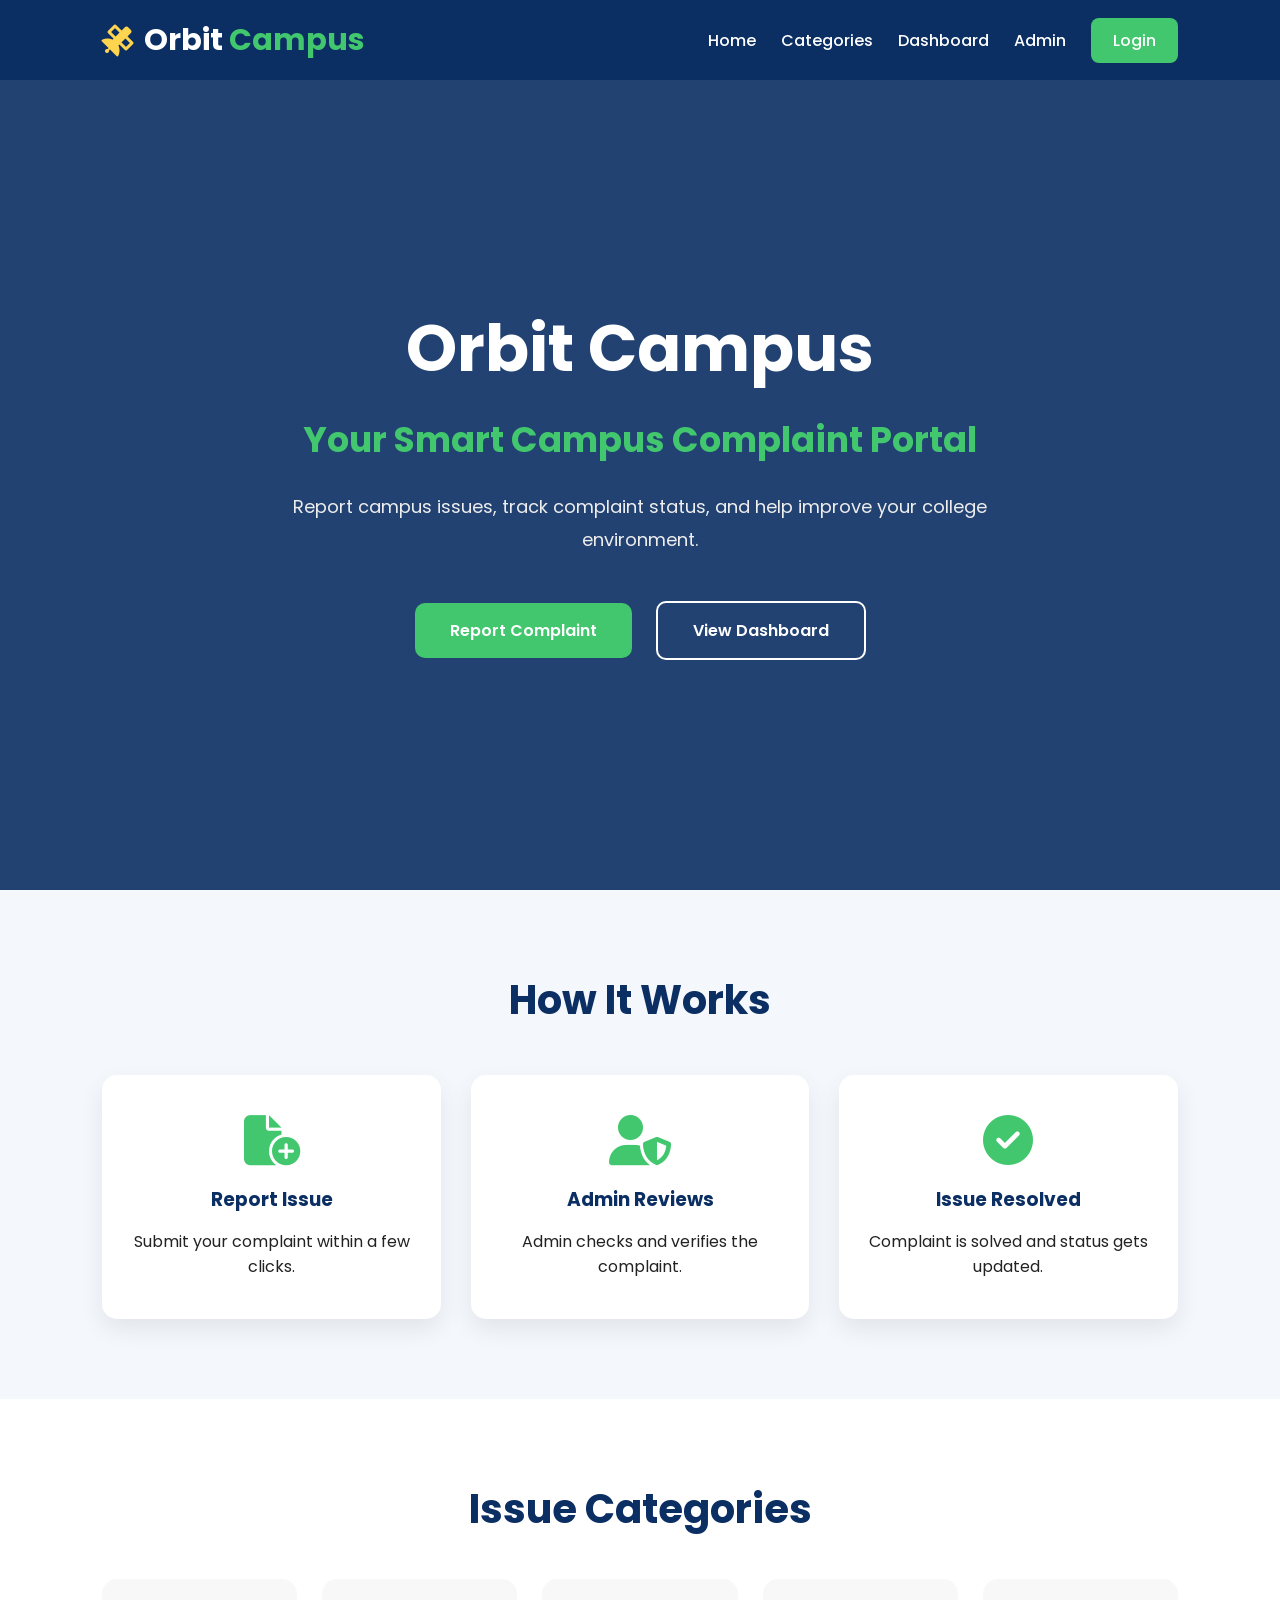
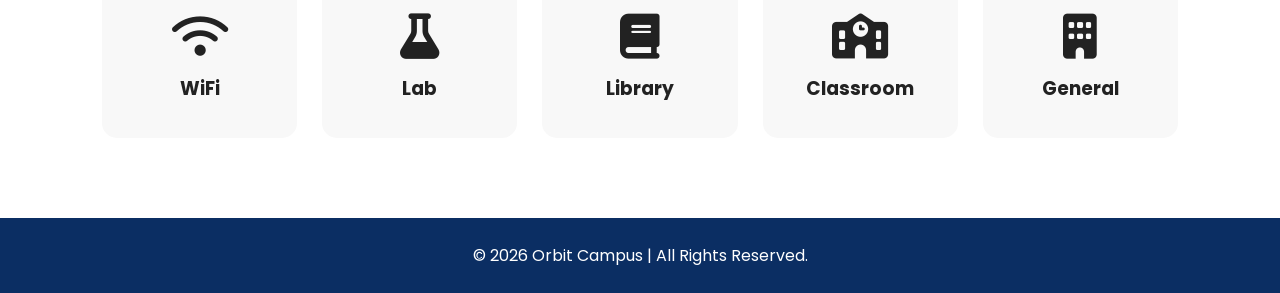
==== index.html @ c7f832c5 "First Commit" ====
<!DOCTYPE html>
<html lang="en">
<head>
    <meta charset="UTF-8">
    <meta name="viewport" content="width=device-width, initial-scale=1.0">
    <title>Orbit Campus</title>

    <!-- CSS -->
    <link rel="stylesheet" href="css/style.css">

    <!-- Font Awesome Icons -->
    <link rel="stylesheet"
    href="https://cdnjs.cloudflare.com/ajax/libs/font-awesome/6.5.2/css/all.min.css">
</head>

<body>

    <!-- ================= HEADER ================= -->

    <header>

        <div class="logo">
            <i class="fa-solid fa-satellite"></i>
            <h2>Orbit <span>Campus</span></h2>
        </div>

        <nav>

            <a href="index.html">Home</a>
            <a href="#categories">Categories</a>
            <a href="dashboard.html">Dashboard</a>
            <a href="admin.html">Admin</a>

            <a href="login.html" class="login-btn">
                Login
            </a>

        </nav>

    </header>

    <!-- ================= HERO ================= -->

    <section class="hero">

        <div class="hero-content">

            <h1>Orbit Campus</h1>

            <h2>Your Smart Campus Complaint Portal</h2>

            <p>

                Report campus issues, track complaint status,
                and help improve your college environment.

            </p>

            <div class="buttons">

                <a href="report.html" class="btn1">
                    Report Complaint
                </a>

                <a href="dashboard.html" class="btn2">
                    View Dashboard
                </a>

            </div>

        </div>

    </section>

    <!-- ================= HOW IT WORKS ================= -->

    <section class="how">

        <h2>How It Works</h2>

        <div class="cards">

            <div class="card">

                <i class="fa-solid fa-file-circle-plus"></i>

                <h3>Report Issue</h3>

                <p>
                    Submit your complaint within a few clicks.
                </p>

            </div>

            <div class="card">

                <i class="fa-solid fa-user-shield"></i>

                <h3>Admin Reviews</h3>

                <p>
                    Admin checks and verifies the complaint.
                </p>

            </div>

            <div class="card">

                <i class="fa-solid fa-circle-check"></i>

                <h3>Issue Resolved</h3>

                <p>
                    Complaint is solved and status gets updated.
                </p>

            </div>

        </div>

    </section>

    <!-- ================= CATEGORIES ================= -->

    <section class="categories" id="categories">

        <h2>Issue Categories</h2>

        <div class="category-box">

            <div class="item">
                <i class="fa-solid fa-wifi"></i>
                <h3>WiFi</h3>
            </div>

            <div class="item">
                <i class="fa-solid fa-flask"></i>
                <h3>Lab</h3>
            </div>

            <div class="item">
                <i class="fa-solid fa-book"></i>
                <h3>Library</h3>
            </div>

            <div class="item">
                <i class="fa-solid fa-school"></i>
                <h3>Classroom</h3>
            </div>

            <div class="item">
                <i class="fa-solid fa-building"></i>
                <h3>General</h3>
            </div>

        </div>

    </section>

    <!-- ================= FOOTER ================= -->

    <footer>

        <p>

            © 2026 Orbit Campus |
            All Rights Reserved.

        </p>

    </footer>

    <!-- JavaScript -->

    <script src="js/script.js"></script>

</body>
</html>
---- css/style.css ----
/* Google Font */
@import url('https://fonts.googleapis.com/css2?family=Poppins:wght@300;400;500;600;700;800&display=swap');

*{
    margin:0;
    padding:0;
    box-sizing:border-box;
    font-family:'Poppins',sans-serif;
    scroll-behavior:smooth;
}

body{
    background:#f4f7fc;
    color:#222;
}

/* ================= HEADER ================= */

header{
    width:100%;
    height:80px;
    background:#0B2E63;
    display:flex;
    justify-content:space-between;
    align-items:center;
    padding:0 8%;
    position:sticky;
    top:0;
    z-index:1000;
}

.logo{
    display:flex;
    align-items:center;
    gap:10px;
}

.logo i{
    font-size:32px;
    color:#FFD54F;
}

.logo h2{
    color:#fff;
    font-size:30px;
}

.logo span{
    color:#42C76E;
}

nav{
    display:flex;
    align-items:center;
    gap:25px;
}

nav a{
    text-decoration:none;
    color:#fff;
    font-weight:500;
    transition:.3s;
}

nav a:hover{
    color:#42C76E;
}

.login-btn{
    background:#42C76E;
    padding:10px 22px;
    border-radius:8px;
}

.login-btn:hover{
    background:#34a853;
    color:#fff;
}

/* ================= HERO ================= */

.hero{
    width:100%;
    min-height:90vh;
    background:linear-gradient(rgba(11,46,99,.90),rgba(11,46,99,.90)),
    url("https://images.unsplash.com/photo-1523050854058-8df90110c9f1?auto=format&fit=crop&w=1500&q=80");
    background-size:cover;
    background-position:center;
    display:flex;
    align-items:center;
    justify-content:center;
    text-align:center;
    padding:40px;
}

.hero-content{
    max-width:800px;
}

.hero h1{
    font-size:65px;
    color:#fff;
}

.hero h2{
    color:#42C76E;
    font-size:35px;
    margin-top:15px;
}

.hero p{
    color:#eee;
    margin:25px 0;
    line-height:1.8;
    font-size:18px;
}

.buttons{
    margin-top:35px;
}

.btn1,
.btn2{
    display:inline-block;
    text-decoration:none;
    padding:15px 35px;
    border-radius:10px;
    font-weight:600;
    transition:.4s;
    margin:10px;
}

.btn1{
    background:#42C76E;
    color:#fff;
}

.btn2{
    border:2px solid #fff;
    color:#fff;
}

.btn1:hover{
    transform:translateY(-5px);
}

.btn2:hover{
    background:#fff;
    color:#0B2E63;
}

/* ================= HOW IT WORKS ================= */

.how{
    padding:80px 8%;
    text-align:center;
}

.how h2{
    font-size:40px;
    color:#0B2E63;
    margin-bottom:45px;
}

.cards{
    display:grid;
    grid-template-columns:repeat(auto-fit,minmax(250px,1fr));
    gap:30px;
}

.card{
    background:#fff;
    border-radius:15px;
    padding:40px 25px;
    box-shadow:0 10px 25px rgba(0,0,0,.08);
    transition:.4s;
}

.card:hover{
    transform:translateY(-10px);
}

.card i{
    font-size:50px;
    color:#42C76E;
    margin-bottom:20px;
}

.card h3{
    margin-bottom:15px;
    color:#0B2E63;
}

/* ================= CATEGORIES ================= */

.categories{
    padding:80px 8%;
    background:#fff;
    text-align:center;
}

.categories h2{
    font-size:40px;
    color:#0B2E63;
    margin-bottom:40px;
}

.category-box{
    display:grid;
    grid-template-columns:repeat(auto-fit,minmax(180px,1fr));
    gap:25px;
}

.item{
    background:#f8f8f8;
    padding:35px;
    border-radius:15px;
    transition:.4s;
}

.item:hover{
    transform:translateY(-10px);
    background:#42C76E;
    color:#fff;
}

.item i{
    font-size:45px;
    margin-bottom:15px;
}

/* ================= FOOTER ================= */

footer{
    background:#0B2E63;
    color:#fff;
    text-align:center;
    padding:25px;
}

/* ================= RESPONSIVE ================= */

@media(max-width:768px){

header{
    flex-direction:column;
    height:auto;
    padding:20px;
}

nav{
    flex-wrap:wrap;
    justify-content:center;
    margin-top:15px;
}

.hero h1{
    font-size:42px;
}

.hero h2{
    font-size:25px;
}

.hero p{
    font-size:16px;
}

}
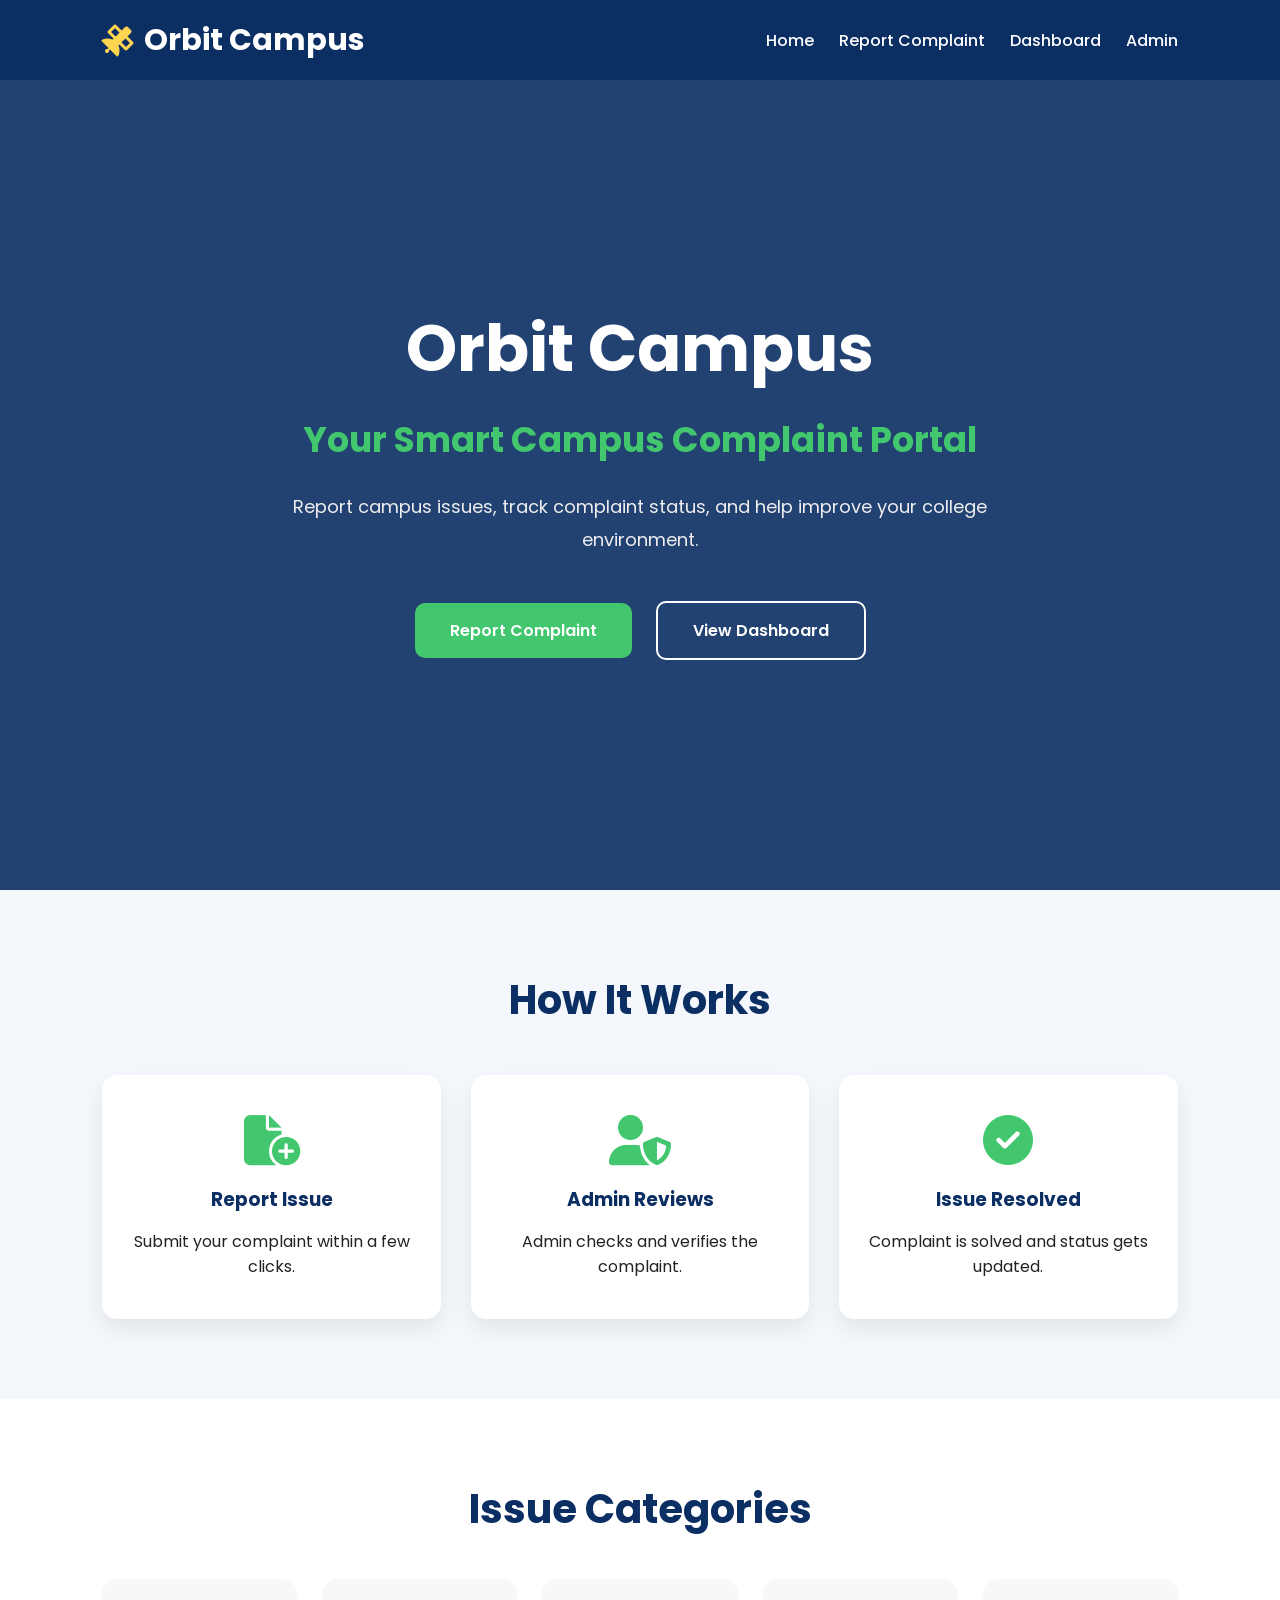
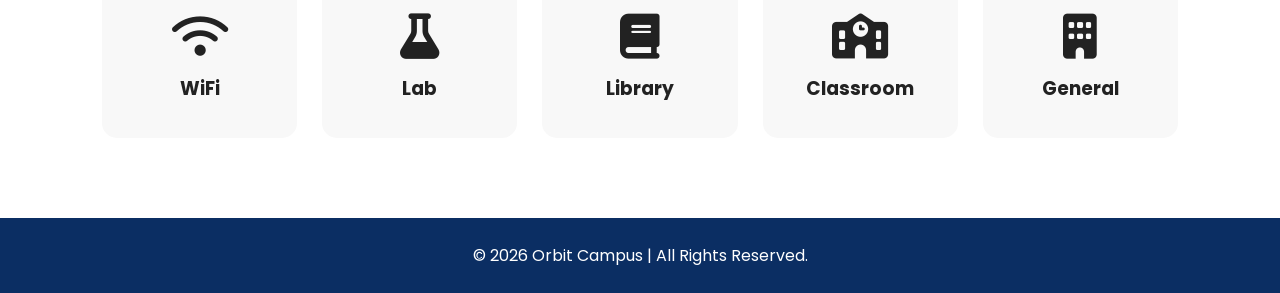
==== commit c2214081: "Updated Orbit Campus dashboard and common header" ====
--- a/index.html
+++ b/index.html
@@ -19,25 +19,19 @@
 
     <header>
 
-        <div class="logo">
-            <i class="fa-solid fa-satellite"></i>
-            <h2>Orbit <span>Campus</span></h2>
-        </div>
+    <div class="logo">
+        <i class="fa-solid fa-satellite"></i>
+        <h2>Orbit Campus</h2>
+    </div>
 
-        <nav>
+    <nav>
+        <a href="index.html">Home</a>
+        <a href="report.html">Report Complaint</a>
+        <a href="dashboard.html">Dashboard</a>
+        <a href="admin.html">Admin</a>
+    </nav>
 
-            <a href="index.html">Home</a>
-            <a href="#categories">Categories</a>
-            <a href="dashboard.html">Dashboard</a>
-            <a href="admin.html">Admin</a>
-
-            <a href="login.html" class="login-btn">
-                Login
-            </a>
-
-        </nav>
-
-    </header>
+</header>
 
     <!-- ================= HERO ================= -->
 
--- a/css/style.css
+++ b/css/style.css
@@ -16,6 +16,8 @@
 
 /* ================= HEADER ================= */
 
+/* ================= HEADER ================= */
+
 header{
     width:100%;
     height:80px;
@@ -45,10 +47,6 @@
     font-size:30px;
 }
 
-.logo span{
-    color:#42C76E;
-}
-
 nav{
     display:flex;
     align-items:center;
@@ -66,15 +64,20 @@
     color:#42C76E;
 }
 
-.login-btn{
-    background:#42C76E;
-    padding:10px 22px;
-    border-radius:8px;
-}
-
-.login-btn:hover{
-    background:#34a853;
-    color:#fff;
+@media(max-width:768px){
+
+header{
+    flex-direction:column;
+    height:auto;
+    padding:20px;
+}
+
+nav{
+    flex-wrap:wrap;
+    justify-content:center;
+    margin-top:15px;
+}
+
 }
 
 /* ================= HERO ================= */
